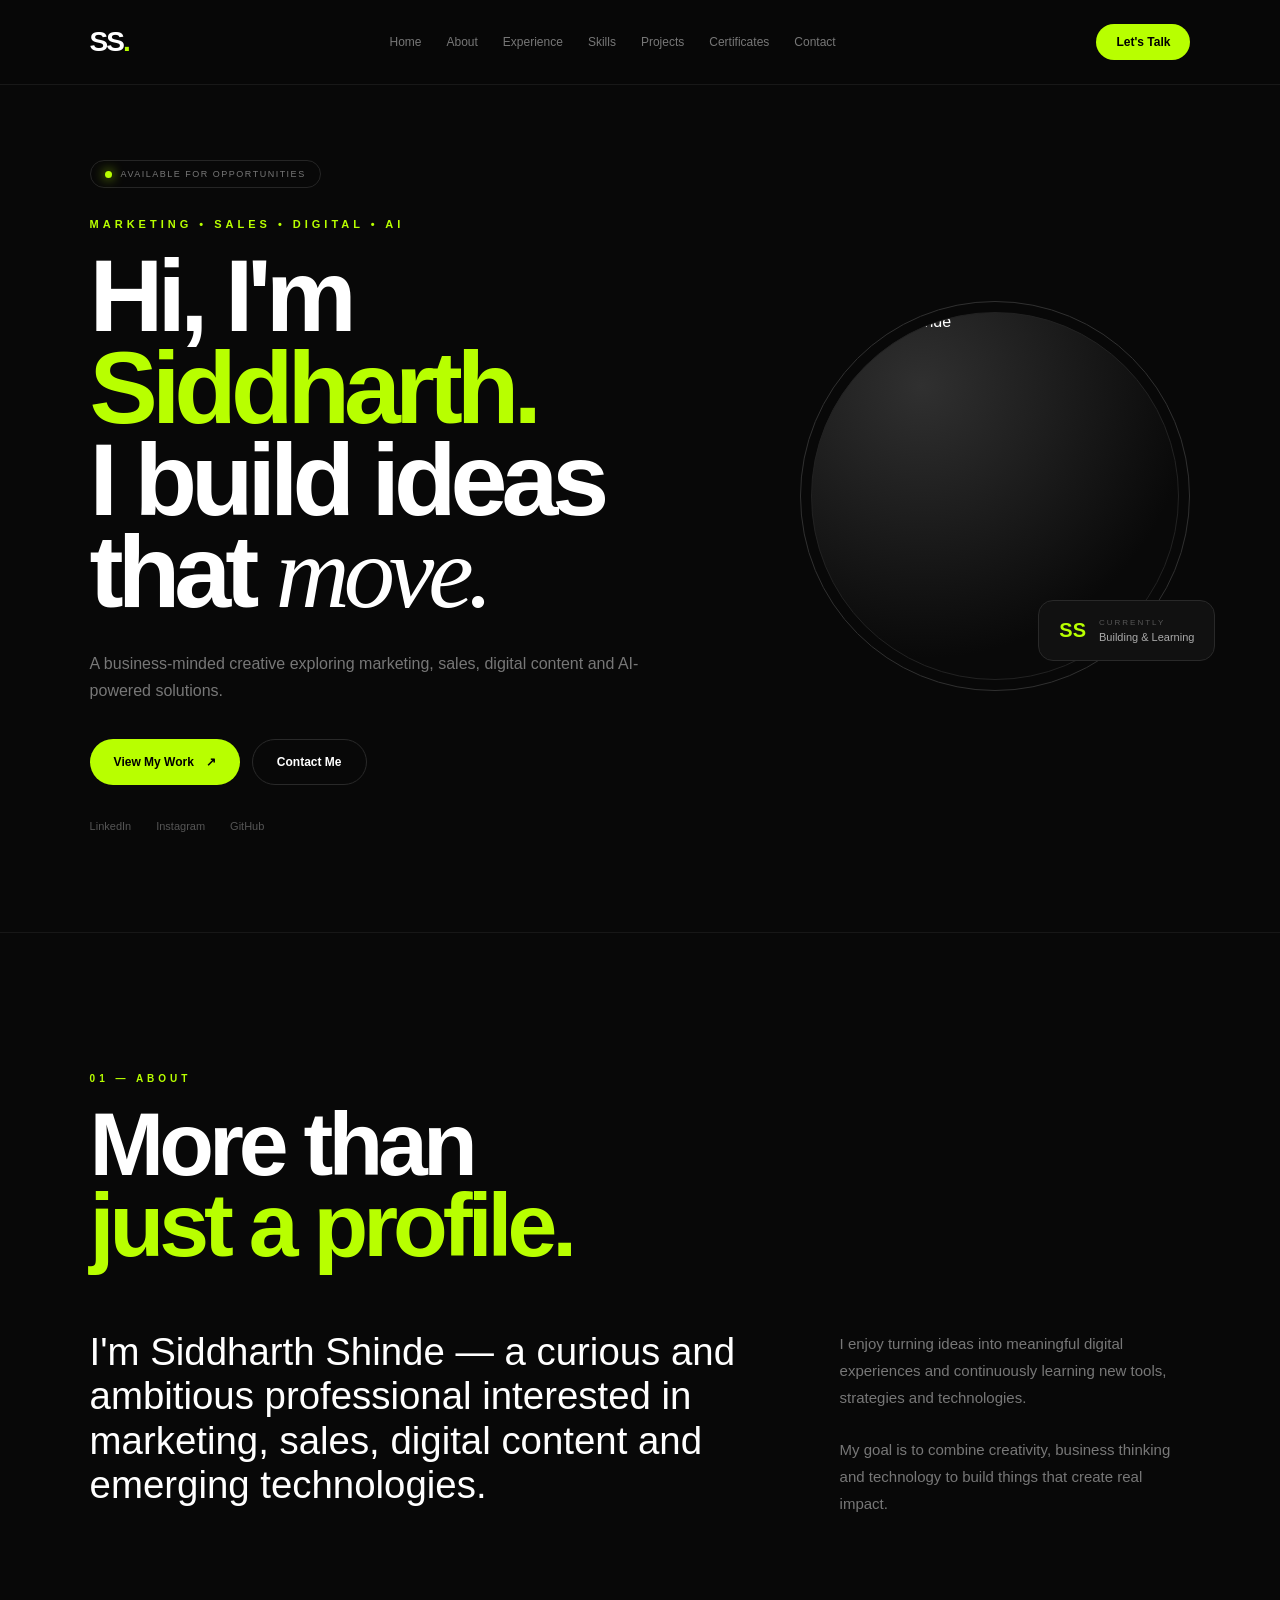
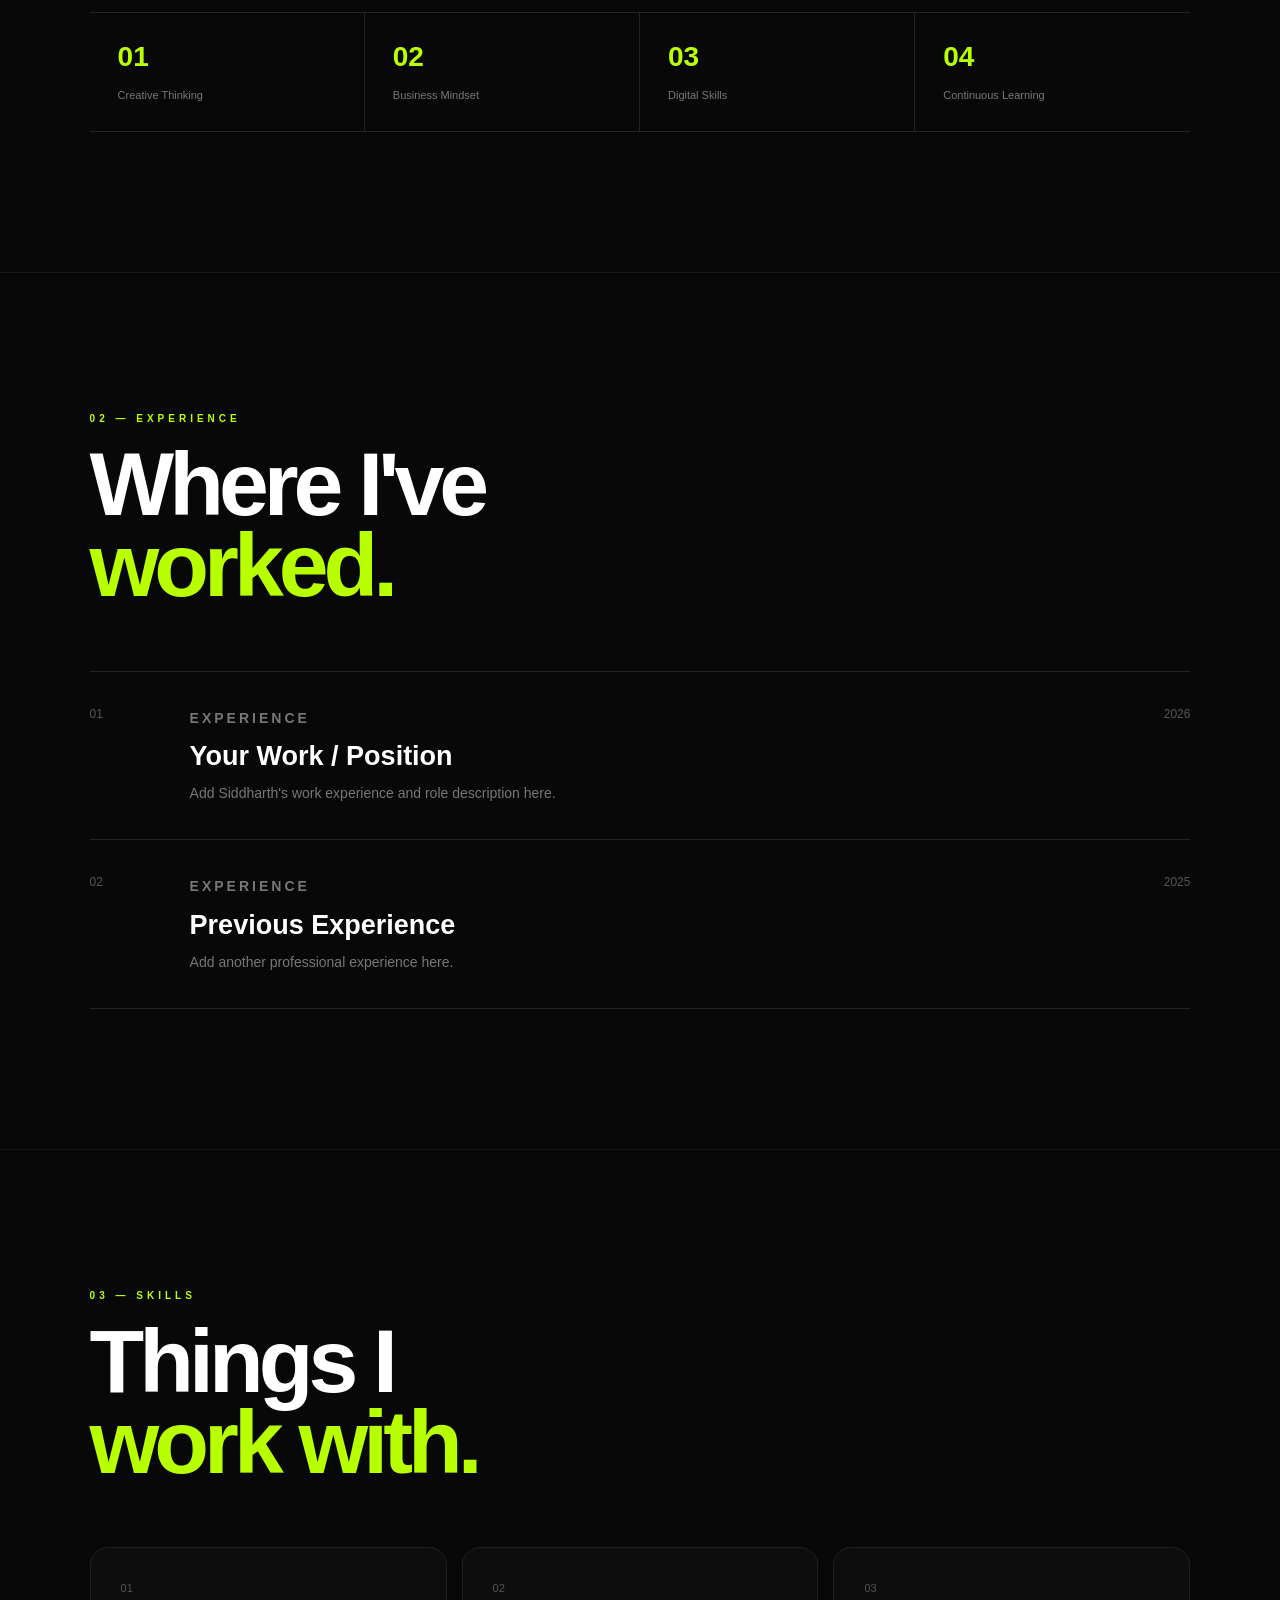
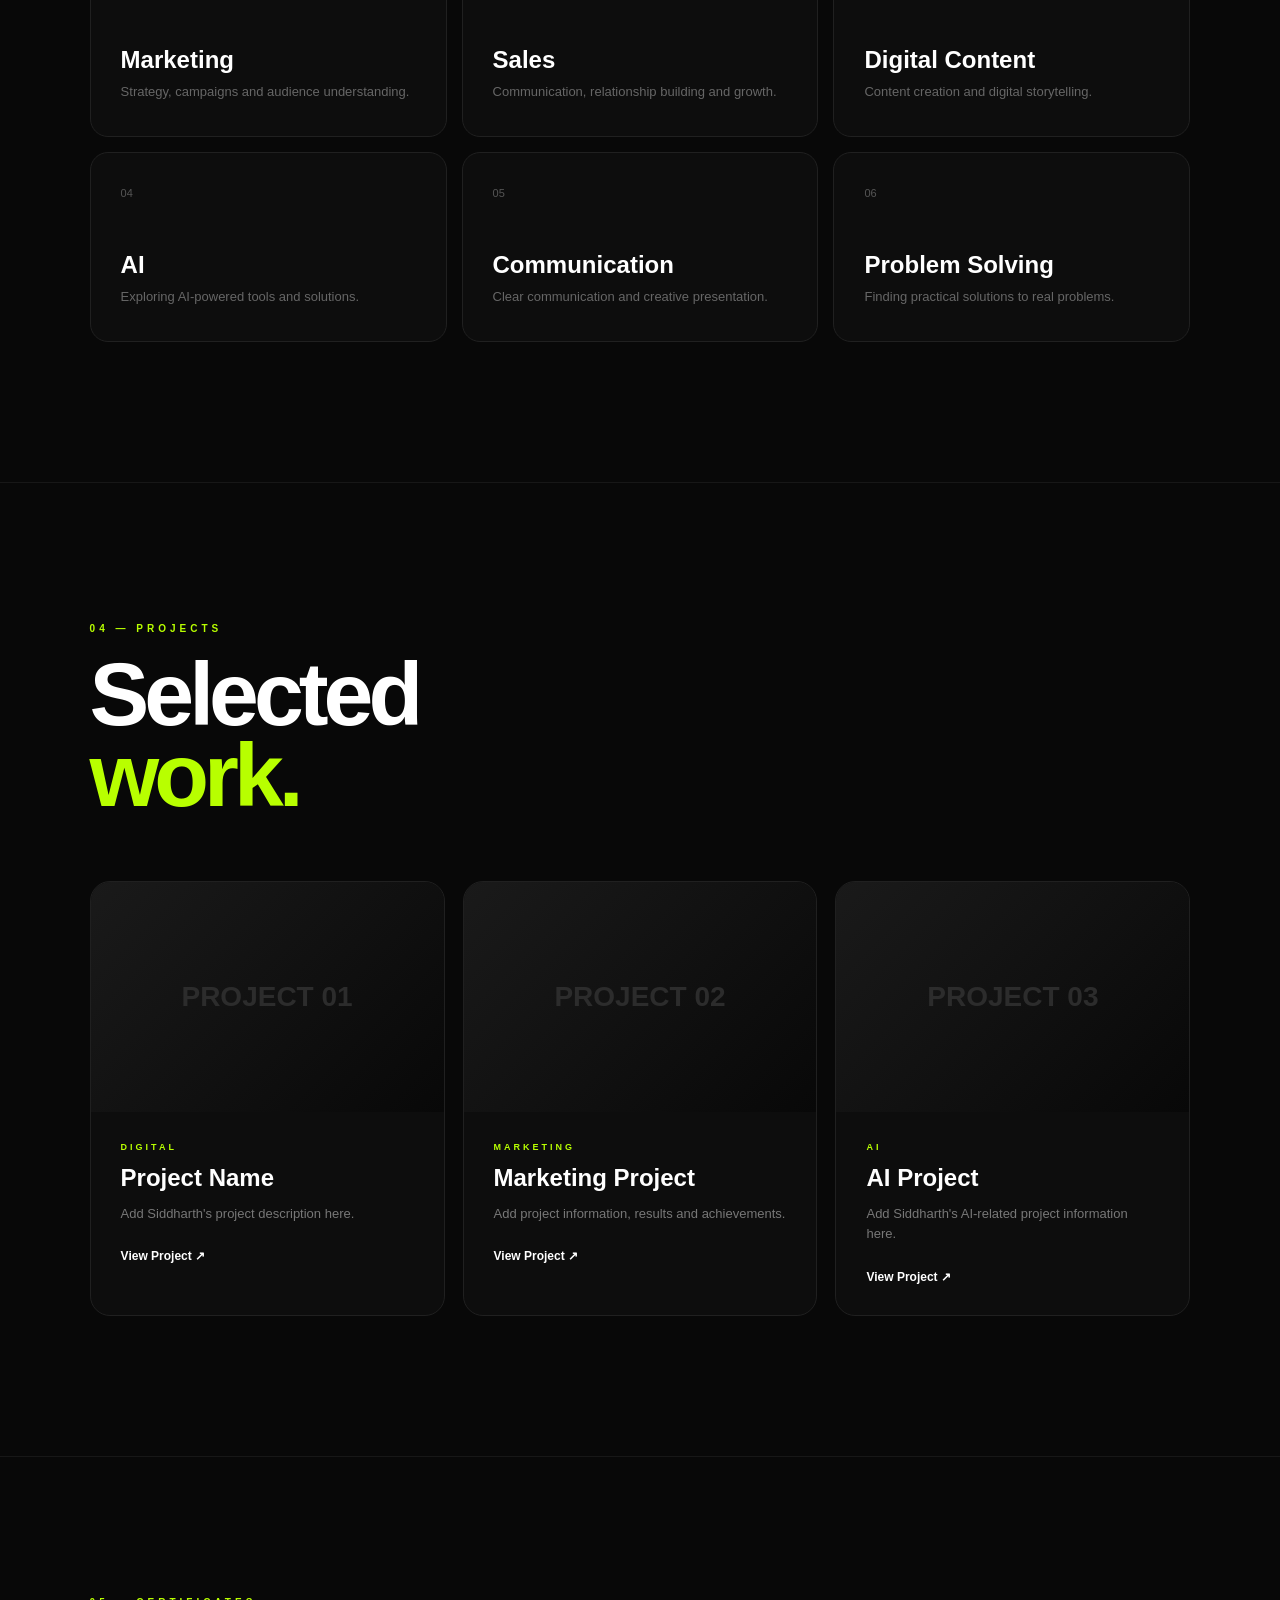
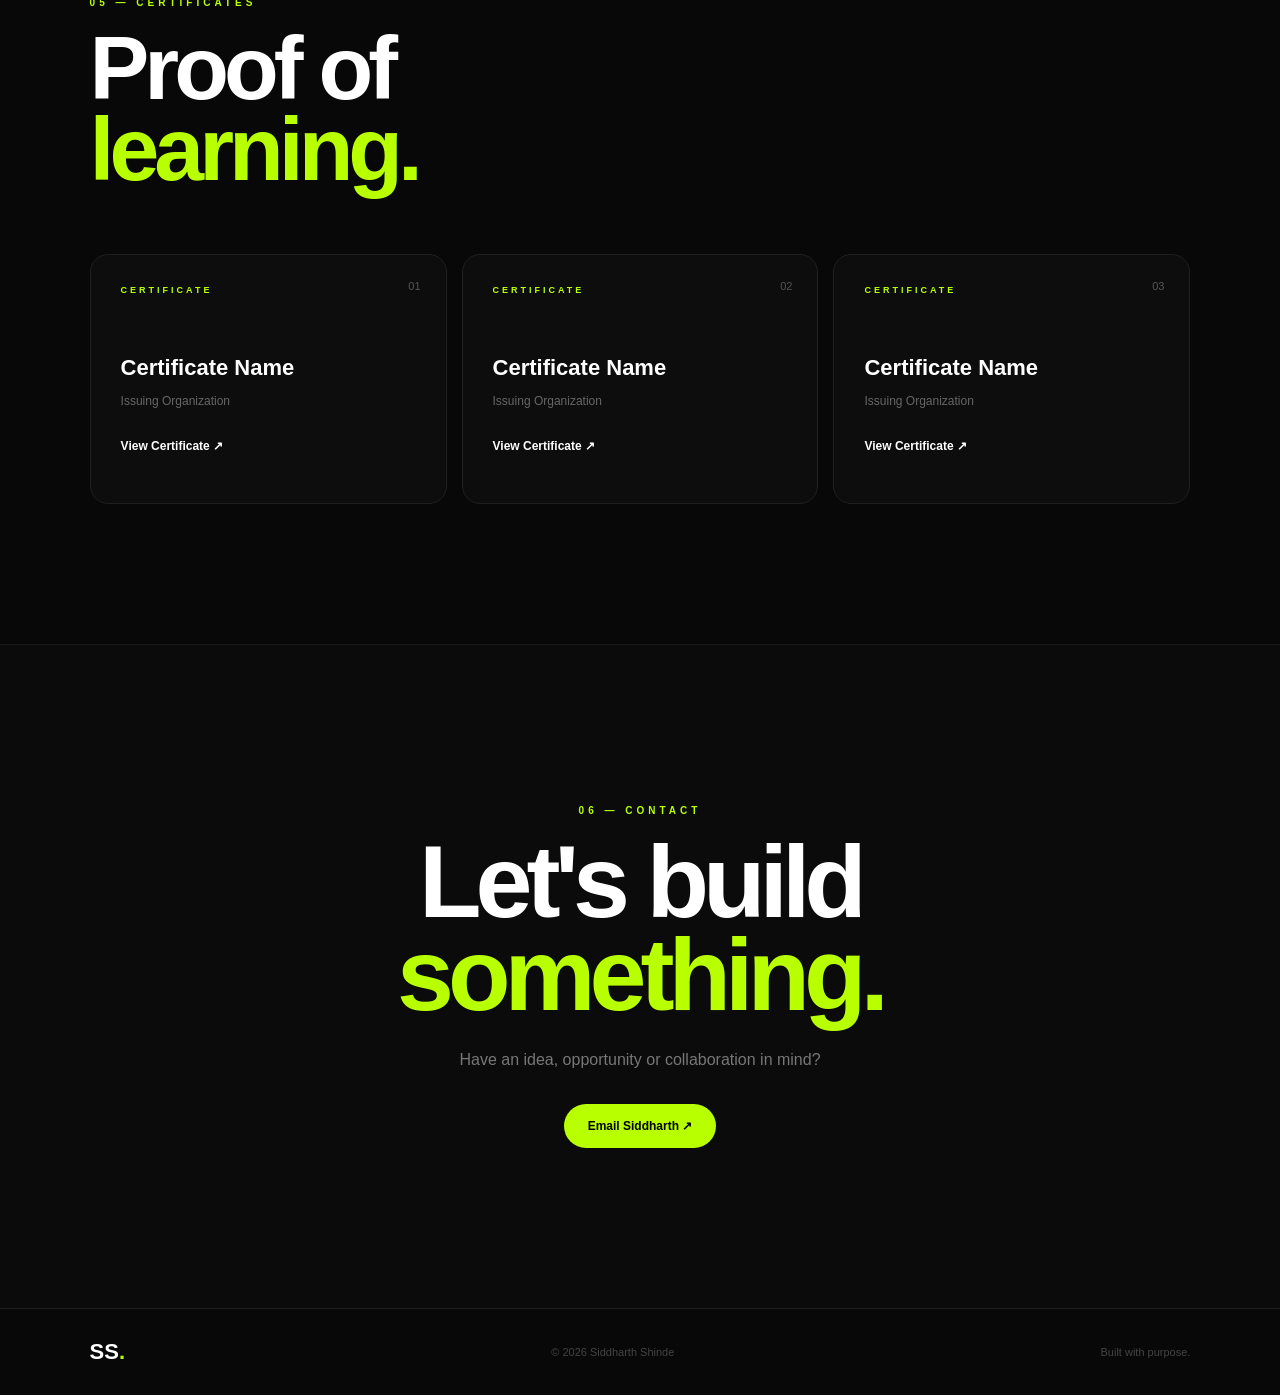
==== index.html @ 4caa5bd7 "Initial portfolio website" ====
<!DOCTYPE html>
<html lang="en">

<head>

    <meta charset="UTF-8">

    <meta name="viewport"
        content="width=device-width, initial-scale=1.0">

    <meta name="description"
        content="Siddharth Shinde - Marketing, Sales, Digital Content and AI Portfolio">

    <title>Siddharth Shinde | Portfolio</title>

    <link rel="stylesheet" href="style.css">

</head>


<body>


    <!-- ================= NAVBAR ================= -->

    <header class="navbar">

        <a href="#home" class="logo">
            SS<span>.</span>
        </a>


        <nav>

            <a href="#home">Home</a>

            <a href="#about">About</a>

            <a href="#experience">Experience</a>

            <a href="#skills">Skills</a>

            <a href="#projects">Projects</a>

            <a href="#certificates">Certificates</a>

            <a href="#contact">Contact</a>

        </nav>


        <a href="#contact" class="nav-button">
            Let's Talk
        </a>

    </header>



    <!-- ================= HERO ================= -->

    <main>

        <section id="home" class="hero">

            <div class="hero-content">


                <div class="availability">

                    <span></span>

                    AVAILABLE FOR OPPORTUNITIES

                </div>


                <p class="eyebrow">
                    MARKETING • SALES • DIGITAL • AI
                </p>


                <h1>

                    Hi, I'm

                    <span>
                        Siddharth.
                    </span>

                    <br>

                    I build ideas
                    <br>

                    that <i>move.</i>

                </h1>


                <p class="hero-description">

                    A business-minded creative exploring
                    marketing, sales, digital content and
                    AI-powered solutions.

                </p>


                <div class="hero-buttons">

                    <a href="#projects"
                        class="primary-btn">

                        View My Work

                        <span>↗</span>

                    </a>


                    <a href="#contact"
                        class="secondary-btn">

                        Contact Me

                    </a>

                </div>


                <div class="social-links">

                    <a href="#" target="_blank">
                        LinkedIn
                    </a>

                    <a href="#" target="_blank">
                        Instagram
                    </a>

                    <a href="#" target="_blank">
                        GitHub
                    </a>

                </div>


            </div>



            <!-- PROFILE -->

            <div class="hero-profile">


                <div class="profile-ring">

                    <div class="profile-photo">

                        <img
                            src="images/profile.jpg"
                            alt="Siddharth Shinde">

                    </div>

                </div>


                <div class="floating-card">

                    <span>SS</span>

                    <div>

                        <small>
                            CURRENTLY
                        </small>

                        <p>
                            Building & Learning
                        </p>

                    </div>

                </div>


            </div>


        </section>



        <!-- ================= ABOUT ================= -->

        <section id="about" class="section">


            <div class="section-heading">

                <p class="section-label">
                    01 — ABOUT
                </p>

                <h2>

                    More than<br>

                    <span>just a profile.</span>

                </h2>

            </div>



            <div class="about-layout">


                <div>

                    <p class="about-large">

                        I'm Siddharth Shinde — a
                        curious and ambitious professional
                        interested in marketing, sales,
                        digital content and emerging
                        technologies.

                    </p>

                </div>


                <div>

                    <p class="about-text">

                        I enjoy turning ideas into
                        meaningful digital experiences
                        and continuously learning
                        new tools, strategies and
                        technologies.

                    </p>


                    <p class="about-text">

                        My goal is to combine creativity,
                        business thinking and technology
                        to build things that create
                        real impact.

                    </p>

                </div>


            </div>



            <div class="stats">


                <div>

                    <strong>01</strong>

                    <span>
                        Creative Thinking
                    </span>

                </div>


                <div>

                    <strong>02</strong>

                    <span>
                        Business Mindset
                    </span>

                </div>


                <div>

                    <strong>03</strong>

                    <span>
                        Digital Skills
                    </span>

                </div>


                <div>

                    <strong>04</strong>

                    <span>
                        Continuous Learning
                    </span>

                </div>


            </div>


        </section>



        <!-- ================= EXPERIENCE ================= -->

        <section id="experience"
            class="section">


            <div class="section-heading">

                <p class="section-label">
                    02 — EXPERIENCE
                </p>

                <h2>

                    Where I've<br>

                    <span>worked.</span>

                </h2>

            </div>



            <div class="experience-list">


                <article class="experience-card">

                    <div class="experience-number">
                        01
                    </div>


                    <div class="experience-main">

                        <p class="experience-type">
                            EXPERIENCE
                        </p>

                        <h3>
                            Your Work / Position
                        </h3>

                        <p>
                            Add Siddharth's work
                            experience and role
                            description here.
                        </p>

                    </div>


                    <div class="experience-date">
                        2026
                    </div>

                </article>



                <article class="experience-card">

                    <div class="experience-number">
                        02
                    </div>


                    <div class="experience-main">

                        <p class="experience-type">
                            EXPERIENCE
                        </p>

                        <h3>
                            Previous Experience
                        </h3>

                        <p>
                            Add another professional
                            experience here.
                        </p>

                    </div>


                    <div class="experience-date">
                        2025
                    </div>

                </article>


            </div>


        </section>



        <!-- ================= SKILLS ================= -->

        <section id="skills"
            class="section">


            <div class="section-heading">

                <p class="section-label">
                    03 — SKILLS
                </p>

                <h2>

                    Things I<br>

                    <span>work with.</span>

                </h2>

            </div>



            <div class="skills-grid">


                <div class="skill-card">

                    <span>01</span>

                    <h3>
                        Marketing
                    </h3>

                    <p>
                        Strategy, campaigns and
                        audience understanding.
                    </p>

                </div>



                <div class="skill-card">

                    <span>02</span>

                    <h3>
                        Sales
                    </h3>

                    <p>
                        Communication, relationship
                        building and growth.
                    </p>

                </div>



                <div class="skill-card">

                    <span>03</span>

                    <h3>
                        Digital Content
                    </h3>

                    <p>
                        Content creation and
                        digital storytelling.
                    </p>

                </div>



                <div class="skill-card">

                    <span>04</span>

                    <h3>
                        AI
                    </h3>

                    <p>
                        Exploring AI-powered tools
                        and solutions.
                    </p>

                </div>



                <div class="skill-card">

                    <span>05</span>

                    <h3>
                        Communication
                    </h3>

                    <p>
                        Clear communication and
                        creative presentation.
                    </p>

                </div>



                <div class="skill-card">

                    <span>06</span>

                    <h3>
                        Problem Solving
                    </h3>

                    <p>
                        Finding practical solutions
                        to real problems.
                    </p>

                </div>


            </div>


        </section>



        <!-- ================= PROJECTS ================= -->

        <section id="projects"
            class="section">


            <div class="section-heading">

                <p class="section-label">
                    04 — PROJECTS
                </p>

                <h2>

                    Selected<br>

                    <span>work.</span>

                </h2>

            </div>



            <div class="projects-grid">


                <article class="project-card">


                    <div class="project-image">

                        <span>
                            PROJECT 01
                        </span>

                    </div>


                    <div class="project-content">

                        <p class="project-category">
                            DIGITAL
                        </p>

                        <h3>
                            Project Name
                        </h3>

                        <p>
                            Add Siddharth's project
                            description here.
                        </p>

                        <a href="#">
                            View Project ↗
                        </a>

                    </div>


                </article>



                <article class="project-card">


                    <div class="project-image">

                        <span>
                            PROJECT 02
                        </span>

                    </div>


                    <div class="project-content">

                        <p class="project-category">
                            MARKETING
                        </p>

                        <h3>
                            Marketing Project
                        </h3>

                        <p>
                            Add project information,
                            results and achievements.
                        </p>

                        <a href="#">
                            View Project ↗
                        </a>

                    </div>


                </article>



                <article class="project-card">


                    <div class="project-image">

                        <span>
                            PROJECT 03
                        </span>

                    </div>


                    <div class="project-content">

                        <p class="project-category">
                            AI
                        </p>

                        <h3>
                            AI Project
                        </h3>

                        <p>
                            Add Siddharth's AI-related
                            project information here.
                        </p>

                        <a href="#">
                            View Project ↗
                        </a>

                    </div>


                </article>


            </div>


        </section>



        <!-- ================= CERTIFICATES ================= -->

        <section id="certificates"
            class="section">


            <div class="section-heading">

                <p class="section-label">
                    05 — CERTIFICATES
                </p>

                <h2>

                    Proof of<br>

                    <span>learning.</span>

                </h2>

            </div>



            <div class="certificate-grid">


                <article class="certificate-card">

                    <span class="certificate-number">
                        01
                    </span>

                    <p>
                        CERTIFICATE
                    </p>

                    <h3>
                        Certificate Name
                    </h3>

                    <span class="certificate-org">
                        Issuing Organization
                    </span>

                    <a
                        href="certificates/certificate-1.pdf"
                        target="_blank">

                        View Certificate ↗

                    </a>

                </article>



                <article class="certificate-card">

                    <span class="certificate-number">
                        02
                    </span>

                    <p>
                        CERTIFICATE
                    </p>

                    <h3>
                        Certificate Name
                    </h3>

                    <span class="certificate-org">
                        Issuing Organization
                    </span>

                    <a
                        href="certificates/certificate-2.pdf"
                        target="_blank">

                        View Certificate ↗

                    </a>

                </article>



                <article class="certificate-card">

                    <span class="certificate-number">
                        03
                    </span>

                    <p>
                        CERTIFICATE
                    </p>

                    <h3>
                        Certificate Name
                    </h3>

                    <span class="certificate-org">
                        Issuing Organization
                    </span>

                    <a
                        href="certificates/certificate-3.pdf"
                        target="_blank">

                        View Certificate ↗

                    </a>

                </article>


            </div>


        </section>



        <!-- ================= CONTACT ================= -->

        <section id="contact"
            class="contact">


            <p class="section-label">
                06 — CONTACT
            </p>


            <h2>

                Let's build<br>

                <span>something.</span>

            </h2>


            <p class="contact-text">

                Have an idea, opportunity or
                collaboration in mind?

            </p>


            <a
                href="mailto:siddharth@example.com"
                class="primary-btn">

                Email Siddharth ↗

            </a>


        </section>


    </main>



    <!-- ================= FOOTER ================= -->

    <footer>


        <div class="footer-logo">

            SS<span>.</span>

        </div>


        <p>
            © 2026 Siddharth Shinde
        </p>


        <p>
            Built with purpose.
        </p>


    </footer>



    <script src="script.js"></script>

</body>

</html>
---- style.css ----
* {
    margin: 0;
    padding: 0;
    box-sizing: border-box;
}

html {
    scroll-behavior: smooth;
}

body {
    background: #080808;
    color: #ffffff;
    font-family: Arial, Helvetica, sans-serif;
    overflow-x: hidden;
}

a {
    color: inherit;
}


/* ================= NAVBAR ================= */

.navbar {
    position: fixed;
    top: 0;
    left: 0;

    width: 100%;

    padding: 24px 7%;

    display: flex;
    align-items: center;
    justify-content: space-between;

    background: rgba(8, 8, 8, 0.78);

    backdrop-filter: blur(20px);

    border-bottom: 1px solid #181818;

    z-index: 1000;
}

.logo {
    font-size: 28px;
    font-weight: 900;

    text-decoration: none;

    letter-spacing: -2px;
}

.logo span,
.footer-logo span {
    color: #b8ff00;
}

nav {
    display: flex;
    gap: 25px;
}

nav a {
    text-decoration: none;

    color: #777;

    font-size: 12px;

    transition: 0.3s;
}

nav a:hover {
    color: #b8ff00;
}

.nav-button {
    text-decoration: none;

    background: #b8ff00;

    color: #000;

    padding: 11px 20px;

    border-radius: 50px;

    font-size: 12px;

    font-weight: 700;
}


/* ================= HERO ================= */

.hero {
    min-height: 100vh;

    padding: 160px 7% 100px;

    display: flex;

    justify-content: space-between;

    align-items: center;

    gap: 80px;
}

.hero-content {
    max-width: 800px;
}

.availability {
    display: inline-flex;

    align-items: center;

    gap: 9px;

    border: 1px solid #252525;

    padding: 8px 14px;

    border-radius: 50px;

    color: #777;

    font-size: 9px;

    letter-spacing: 1.5px;

    margin-bottom: 30px;
}

.availability span {
    width: 7px;
    height: 7px;

    border-radius: 50%;

    background: #b8ff00;

    box-shadow: 0 0 12px #b8ff00;
}

.eyebrow {
    color: #b8ff00;

    font-size: 11px;

    font-weight: 800;

    letter-spacing: 4px;

    margin-bottom: 20px;
}

.hero h1 {
    font-size: clamp(55px, 8vw, 105px);

    line-height: 0.9;

    letter-spacing: -6px;

    margin-bottom: 30px;
}

.hero h1 span {
    color: #b8ff00;
}

.hero h1 i {
    font-family: Georgia, serif;
    font-weight: 400;
}

.hero-description {
    color: #777;

    max-width: 600px;

    font-size: 16px;

    line-height: 1.7;

    margin-bottom: 35px;
}


/* ================= BUTTONS ================= */

.hero-buttons {
    display: flex;

    gap: 12px;

    flex-wrap: wrap;
}

.primary-btn,
.secondary-btn {
    display: inline-flex;

    align-items: center;

    gap: 12px;

    padding: 15px 24px;

    border-radius: 50px;

    text-decoration: none;

    font-size: 12px;

    font-weight: 800;

    transition: 0.3s;
}

.primary-btn {
    background: #b8ff00;

    color: #000;
}

.primary-btn:hover {
    transform: translateY(-5px);

    box-shadow:
        0 15px 40px
        rgba(184, 255, 0, 0.15);
}

.secondary-btn {
    border: 1px solid #292929;

    color: #fff;
}

.secondary-btn:hover {
    border-color: #b8ff00;

    color: #b8ff00;
}


/* ================= SOCIAL ================= */

.social-links {
    display: flex;

    gap: 25px;

    margin-top: 35px;
}

.social-links a {
    color: #555;

    font-size: 11px;

    text-decoration: none;

    transition: 0.3s;
}

.social-links a:hover {
    color: #b8ff00;
}


/* ================= PROFILE ================= */

.hero-profile {
    position: relative;

    min-width: 390px;
}

.profile-ring {
    width: 390px;
    height: 390px;

    padding: 10px;

    border-radius: 50%;

    border: 1px solid #303030;

    animation: floating 5s ease-in-out infinite;
}

.profile-photo {
    width: 100%;
    height: 100%;

    border-radius: 50%;

    overflow: hidden;

    background:
        radial-gradient(
            circle at 30% 20%,
            #303030,
            #090909 70%
        );

    border: 1px solid #222;
}

.profile-photo img {
    width: 100%;
    height: 100%;

    object-fit: cover;

    display: block;
}

.floating-card {
    position: absolute;

    right: -25px;
    bottom: 30px;

    display: flex;

    align-items: center;

    gap: 13px;

    padding: 17px 20px;

    background: #111;

    border: 1px solid #292929;

    border-radius: 15px;
}

.floating-card > span {
    color: #b8ff00;

    font-size: 20px;

    font-weight: 900;
}

.floating-card small {
    display: block;

    color: #555;

    font-size: 8px;

    letter-spacing: 2px;

    margin-bottom: 4px;
}

.floating-card p {
    color: #aaa;

    font-size: 11px;
}

@keyframes floating {

    0%,
    100% {
        transform: translateY(0);
    }

    50% {
        transform: translateY(-14px);
    }

}


/* ================= SECTION ================= */

.section {
    padding: 140px 7%;

    border-top: 1px solid #171717;
}

.section-heading {
    margin-bottom: 65px;
}

.section-label {
    color: #b8ff00;

    font-size: 10px;

    letter-spacing: 4px;

    font-weight: 800;

    margin-bottom: 20px;
}

.section-heading h2 {
    font-size: clamp(45px, 7vw, 90px);

    line-height: 0.9;

    letter-spacing: -5px;
}

.section-heading h2 span {
    color: #b8ff00;
}


/* ================= ABOUT ================= */

.about-layout {
    display: grid;

    grid-template-columns: 1.3fr 0.7fr;

    gap: 100px;

    max-width: 1100px;
}

.about-large {
    font-size: clamp(25px, 3vw, 42px);

    line-height: 1.15;
}

.about-text {
    color: #777;

    line-height: 1.8;

    font-size: 15px;

    margin-bottom: 25px;
}

.stats {
    margin-top: 70px;

    display: grid;

    grid-template-columns:
        repeat(4, 1fr);

    border-top: 1px solid #222;

    border-bottom: 1px solid #222;
}

.stats div {
    padding: 28px;

    border-right: 1px solid #222;
}

.stats div:last-child {
    border-right: none;
}

.stats strong {
    display: block;

    color: #b8ff00;

    font-size: 28px;

    margin-bottom: 12px;
}

.stats span {
    color: #777;

    font-size: 11px;
}


/* ================= EXPERIENCE ================= */

.experience-list {
    border-top: 1px solid #222;
}

.experience-card {
    display: grid;

    grid-template-columns: 70px 1fr 100px;

    gap: 30px;

    align-items: start;

    padding: 35px 0;

    border-bottom: 1px solid #222;

    transition: 0.3s;
}

.experience-card:hover {
    padding-left: 15px;
}

.experience-number {
    color: #555;

    font-size: 12px;
}

.experience-type {
    color: #b8ff00;

    font-size: 9px;

    letter-spacing: 3px;

    font-weight: 800;

    margin-bottom: 12px;
}

.experience-main h3 {
    font-size: 27px;

    margin-bottom: 10px;
}

.experience-main p {
    color: #777;

    font-size: 14px;

    line-height: 1.6;
}

.experience-date {
    color: #555;

    font-size: 12px;

    text-align: right;
}


/* ================= SKILLS ================= */

.skills-grid {
    display: grid;

    grid-template-columns:
        repeat(3, 1fr);

    gap: 15px;
}

.skill-card {
    min-height: 190px;

    padding: 30px;

    background: #0d0d0d;

    border: 1px solid #202020;

    border-radius: 18px;

    transition: 0.3s;
}

.skill-card:hover {
    transform: translateY(-8px);

    border-color: #b8ff00;
}

.skill-card > span {
    color: #555;

    font-size: 11px;
}

.skill-card h3 {
    font-size: 24px;

    margin-top: 50px;

    margin-bottom: 8px;
}

.skill-card p {
    color: #666;

    font-size: 13px;

    line-height: 1.5;
}


/* ================= PROJECTS ================= */

.projects-grid {
    display: grid;

    grid-template-columns:
        repeat(3, 1fr);

    gap: 18px;
}

.project-card {
    overflow: hidden;

    background: #0d0d0d;

    border: 1px solid #202020;

    border-radius: 20px;

    transition: 0.4s;
}

.project-card:hover {
    transform: translateY(-8px);

    border-color: #b8ff00;
}

.project-image {
    height: 230px;

    display: flex;

    align-items: center;

    justify-content: center;

    background:
        linear-gradient(
            135deg,
            #1a1a1a,
            #080808
        );
}

.project-image span {
    color: #2c2c2c;

    font-size: 28px;

    font-weight: 900;
}

.project-content {
    padding: 30px;
}

.project-category {
    color: #b8ff00;

    font-size: 9px;

    letter-spacing: 3px;

    font-weight: 800;
}

.project-content h3 {
    font-size: 24px;

    margin: 12px 0;
}

.project-content > p:not(.project-category) {
    color: #777;

    font-size: 13px;

    line-height: 1.6;
}

.project-content a {
    display: inline-block;

    margin-top: 25px;

    color: #fff;

    text-decoration: none;

    font-size: 12px;

    font-weight: 800;
}

.project-content a:hover {
    color: #b8ff00;
}


/* ================= CERTIFICATES ================= */

.certificate-grid {
    display: grid;

    grid-template-columns:
        repeat(3, 1fr);

    gap: 15px;
}

.certificate-card {
    position: relative;

    padding: 30px;

    min-height: 250px;

    background: #0d0d0d;

    border: 1px solid #202020;

    border-radius: 18px;

    transition: 0.3s;
}

.certificate-card:hover {
    border-color: #b8ff00;

    transform: translateY(-7px);
}

.certificate-number {
    position: absolute;

    right: 25px;
    top: 25px;

    color: #555;

    font-size: 11px;
}

.certificate-card > p {
    color: #b8ff00;

    font-size: 9px;

    letter-spacing: 3px;

    font-weight: 800;
}

.certificate-card h3 {
    font-size: 22px;

    margin-top: 60px;

    margin-bottom: 10px;
}

.certificate-org {
    color: #666;

    font-size: 12px;
}

.certificate-card a {
    display: block;

    margin-top: 30px;

    color: #fff;

    font-size: 12px;

    font-weight: 800;

    text-decoration: none;
}

.certificate-card a:hover {
    color: #b8ff00;
}


/* ================= CONTACT ================= */

.contact {
    padding: 160px 7%;

    text-align: center;

    border-top: 1px solid #171717;

    background: #0b0b0b;
}

.contact h2 {
    font-size: clamp(50px, 8vw, 110px);

    line-height: 0.9;

    letter-spacing: -6px;

    margin: 20px 0 30px;
}

.contact h2 span {
    color: #b8ff00;
}

.contact-text {
    color: #777;

    margin-bottom: 35px;
}


/* ================= FOOTER ================= */

footer {
    padding: 30px 7%;

    display: flex;

    justify-content: space-between;

    align-items: center;

    border-top: 1px solid #202020;

    color: #444;

    font-size: 11px;
}

.footer-logo {
    color: #fff;

    font-size: 22px;

    font-weight: 900;
}


/* ================= MOBILE ================= */

@media (max-width: 1000px) {

    nav {
        display: none;
    }

    .hero {
        flex-direction: column;

        align-items: flex-start;

        padding-top: 140px;
    }

    .hero-profile {
        align-self: center;

        min-width: 320px;
    }

    .profile-ring {
        width: 320px;
        height: 320px;
    }

    .about-layout {
        grid-template-columns: 1fr;

        gap: 40px;
    }

    .stats {
        grid-template-columns:
            repeat(2, 1fr);
    }

    .stats div:nth-child(2) {
        border-right: none;
    }

    .skills-grid,
    .projects-grid,
    .certificate-grid {
        grid-template-columns: 1fr;
    }

}


@media (max-width: 600px) {

    .navbar {
        padding: 20px;
    }

    .nav-button {
        display: none;
    }

    .hero,
    .section {
        padding-left: 20px;
        padding-right: 20px;
    }

    .hero h1 {
        font-size: 58px;

        letter-spacing: -4px;
    }

    .hero-profile {
        min-width: 270px;
    }

    .profile-ring {
        width: 270px;
        height: 270px;
    }

    .floating-card {
        right: -10px;
    }

    .stats {
        grid-template-columns: 1fr;
    }

    .stats div {
        border-right: none;

        border-bottom: 1px solid #222;
    }

    .stats div:last-child {
        border-bottom: none;
    }

    .experience-card {
        grid-template-columns: 40px 1fr;
    }

    .experience-date {
        display: none;
    }

    footer {
        flex-direction: column;

        gap: 12px;

        text-align: center;
    }

}
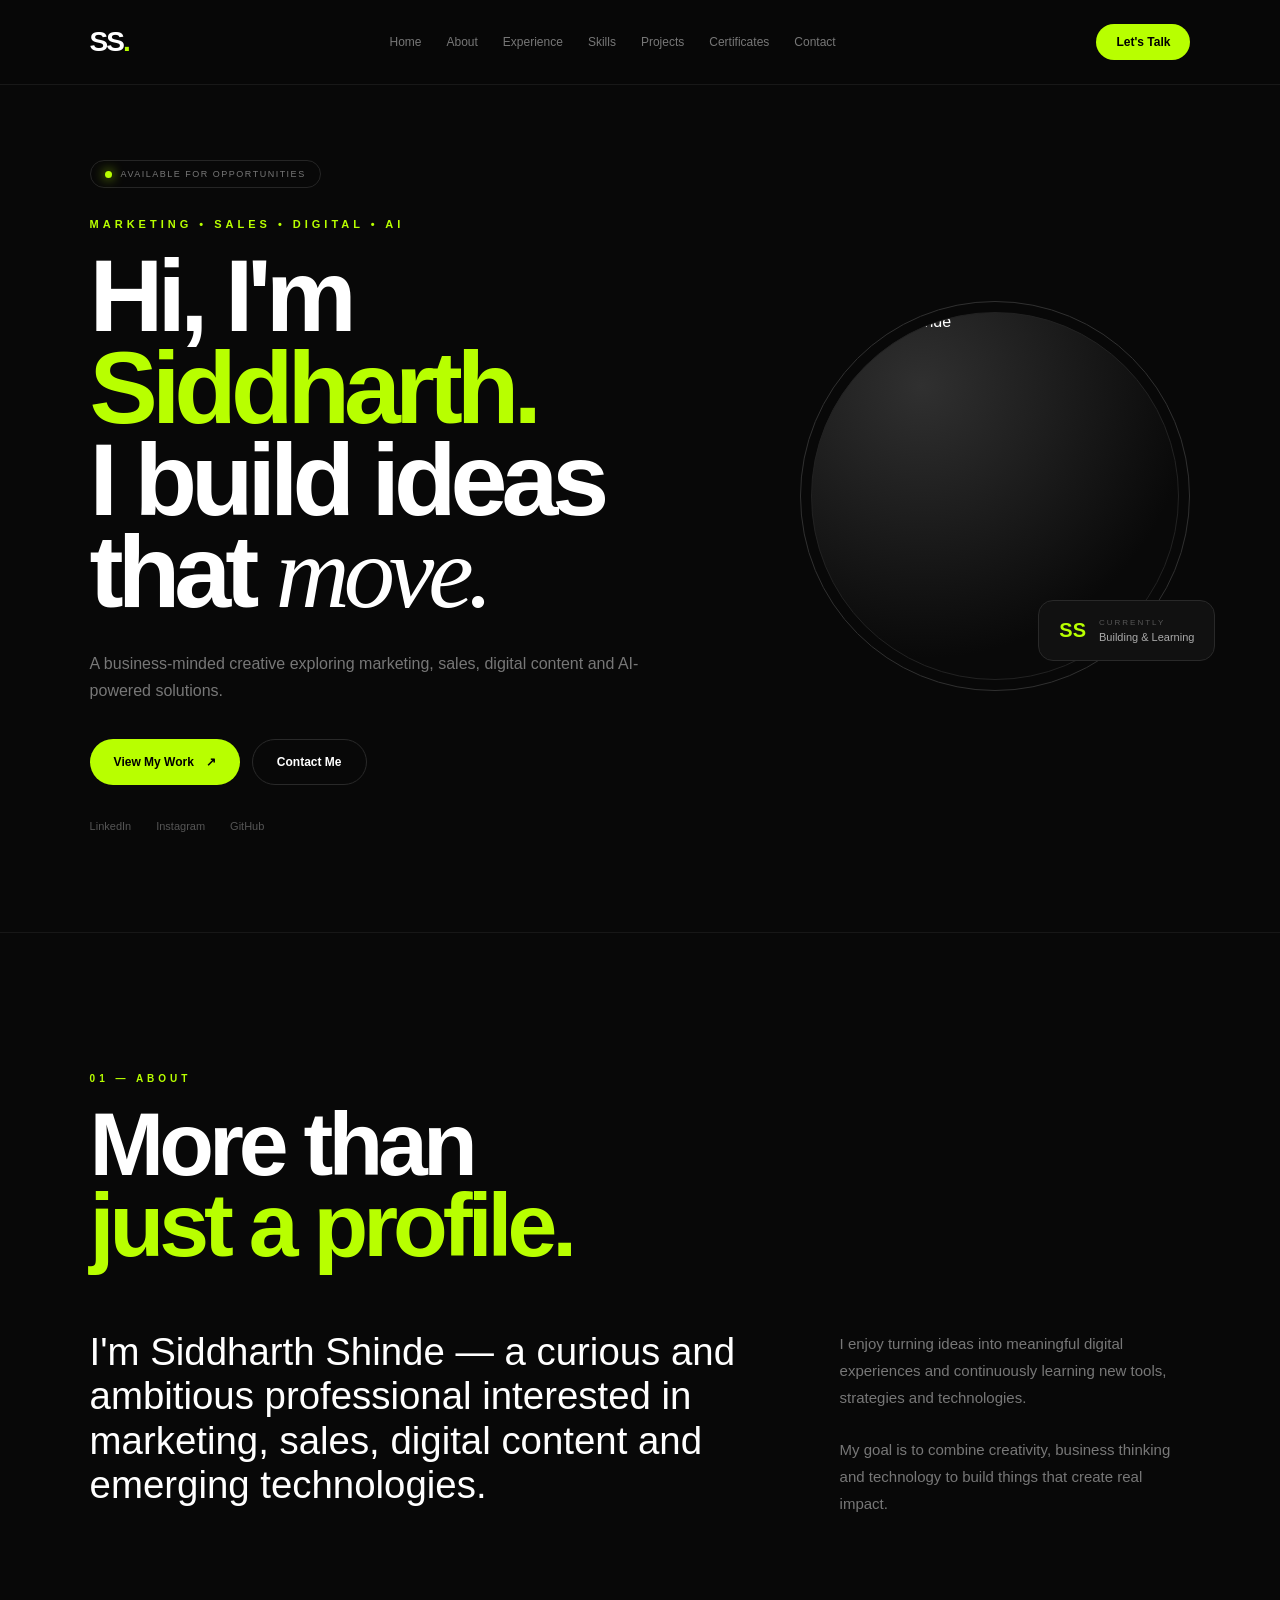
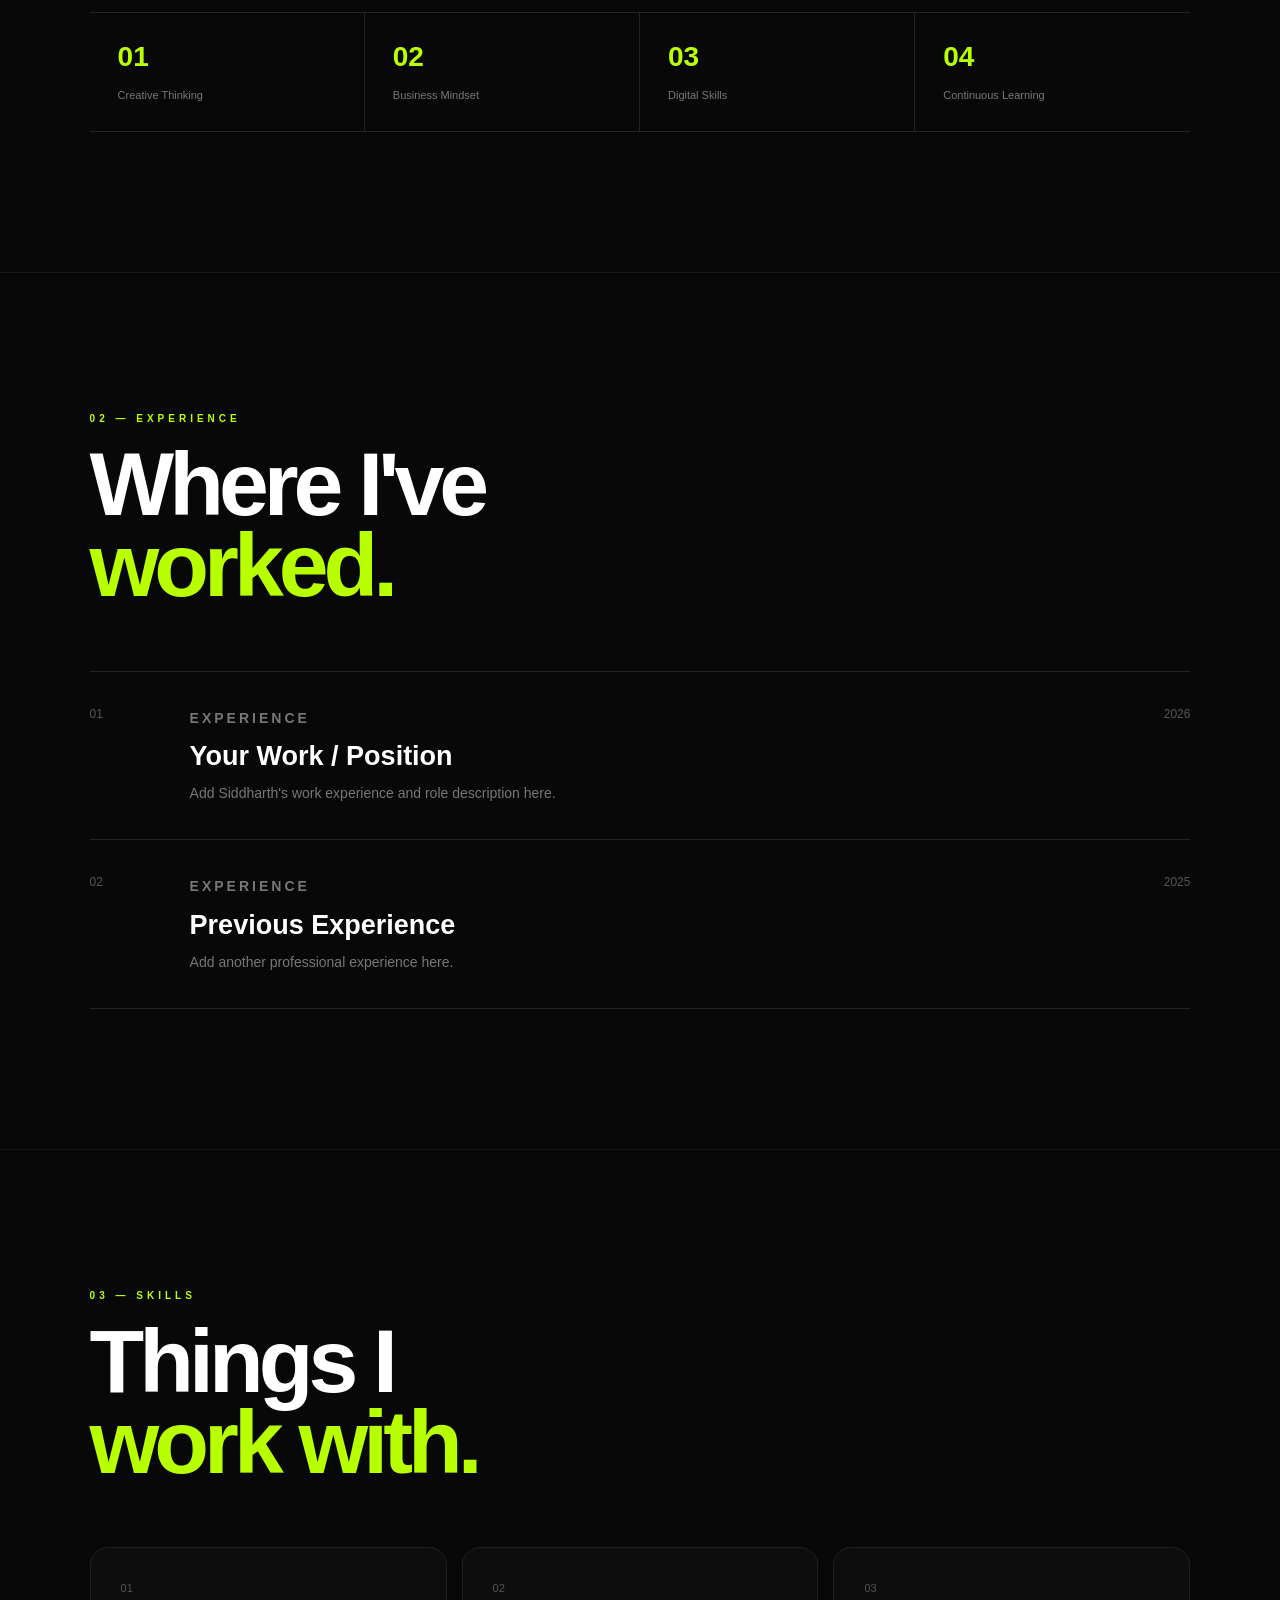
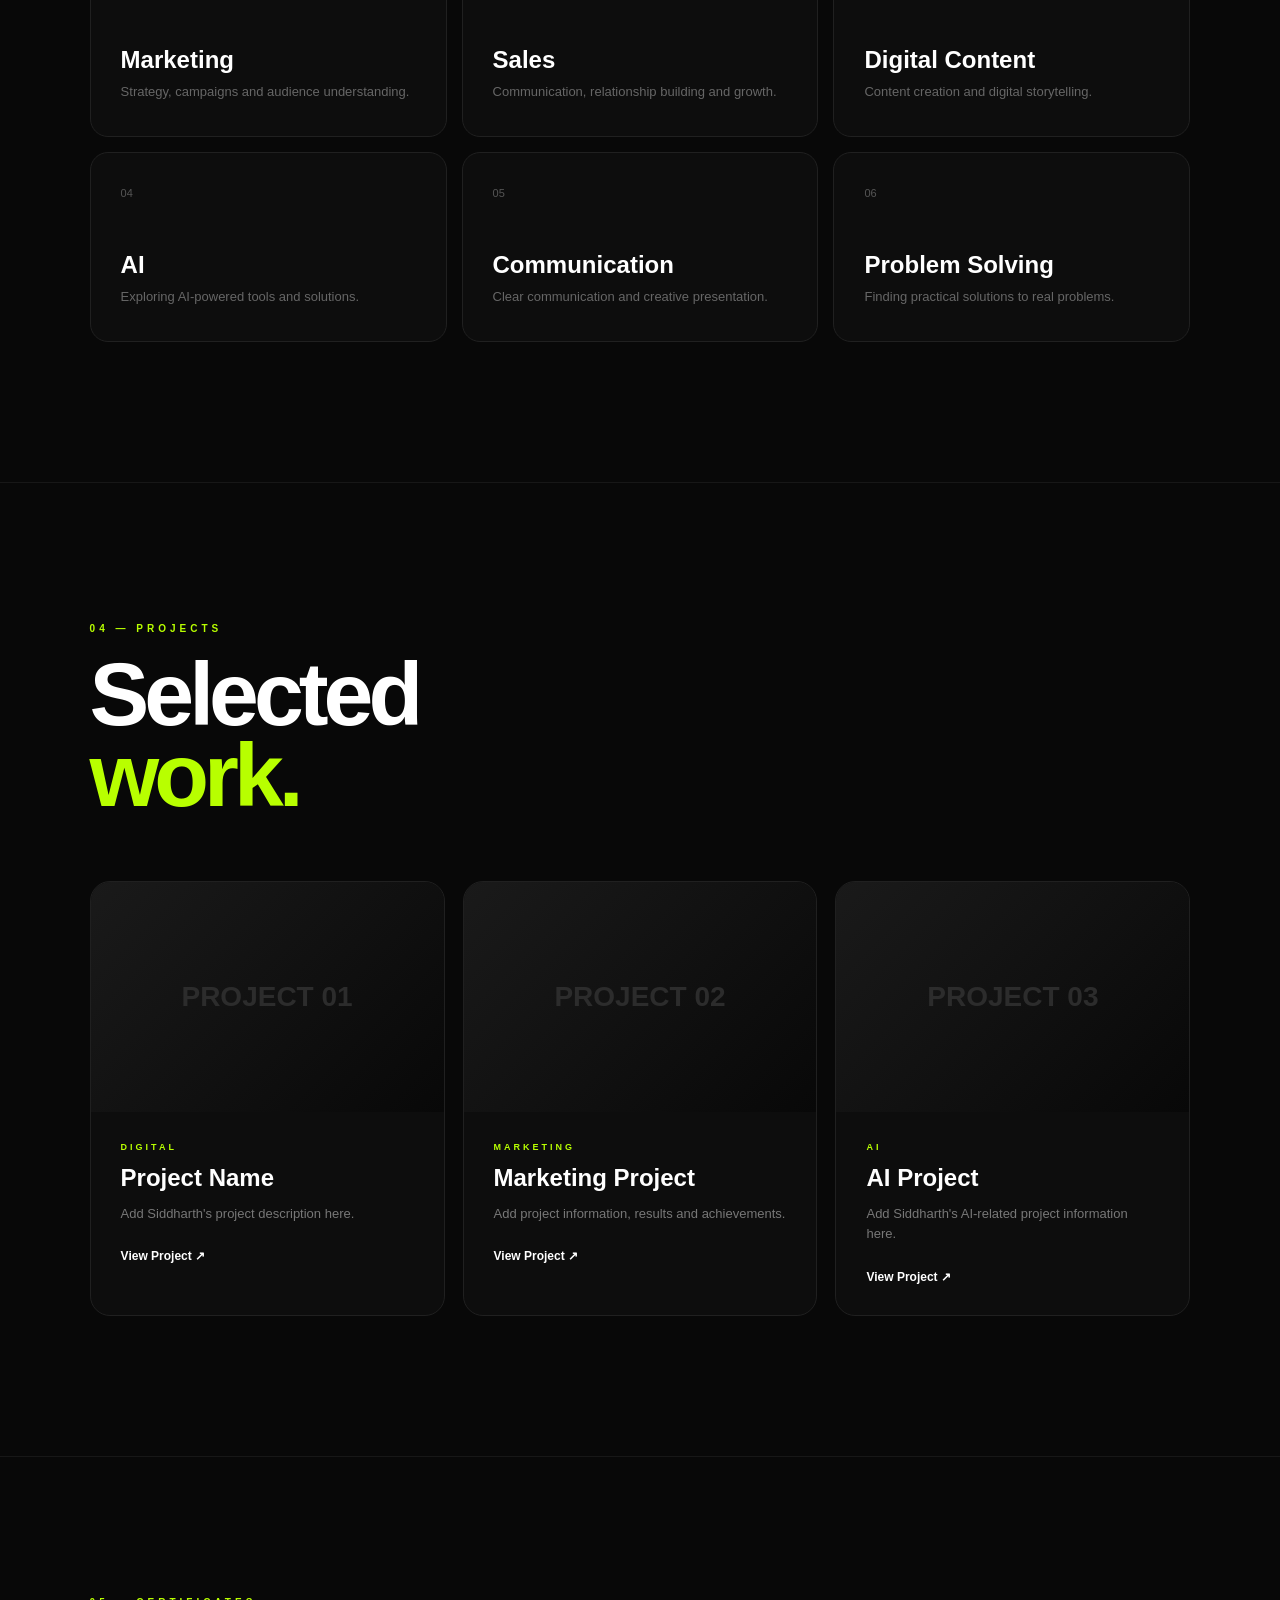
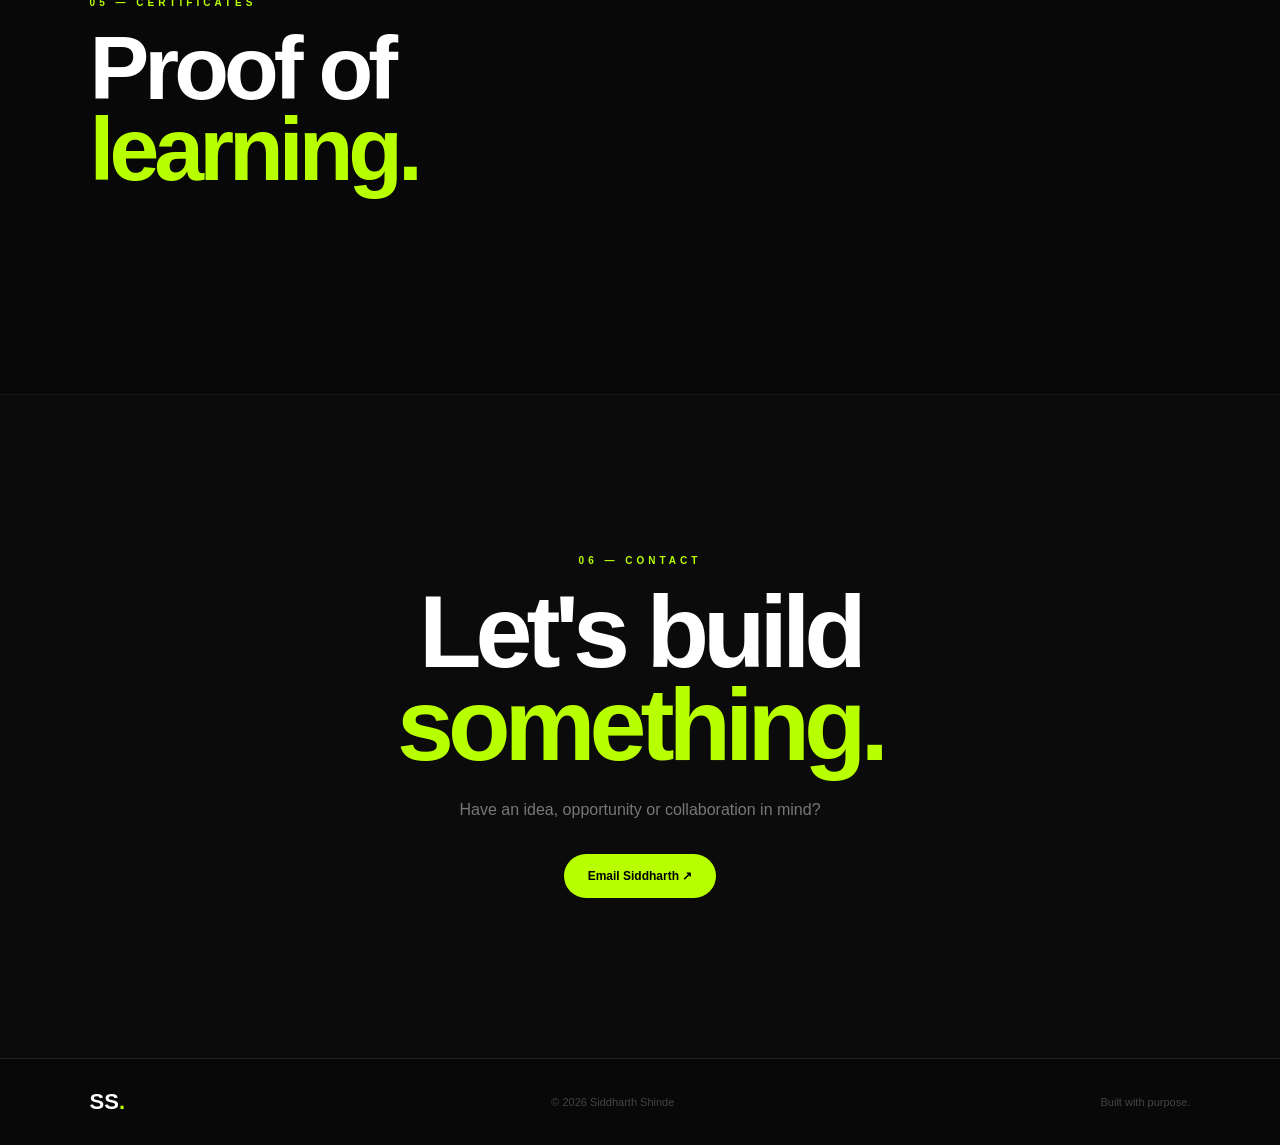
==== commit 3f0913c7: "Add dynamic certificate system" ====
--- a/index.html
+++ b/index.html
@@ -160,8 +160,9 @@
                     <div class="profile-photo">
 
                         <img
-                            src="images/profile.jpg"
-                            alt="Siddharth Shinde">
+                         id="profileImage"
+                         src="images/profile.jpg"
+                         alt="Siddharth Shinde">   
 
                     </div>
 
@@ -724,99 +725,11 @@
 
 
 
-            <div class="certificate-grid">
-
-
-                <article class="certificate-card">
-
-                    <span class="certificate-number">
-                        01
-                    </span>
-
-                    <p>
-                        CERTIFICATE
-                    </p>
-
-                    <h3>
-                        Certificate Name
-                    </h3>
-
-                    <span class="certificate-org">
-                        Issuing Organization
-                    </span>
-
-                    <a
-                        href="certificates/certificate-1.pdf"
-                        target="_blank">
-
-                        View Certificate ↗
-
-                    </a>
-
-                </article>
-
-
-
-                <article class="certificate-card">
-
-                    <span class="certificate-number">
-                        02
-                    </span>
-
-                    <p>
-                        CERTIFICATE
-                    </p>
-
-                    <h3>
-                        Certificate Name
-                    </h3>
-
-                    <span class="certificate-org">
-                        Issuing Organization
-                    </span>
-
-                    <a
-                        href="certificates/certificate-2.pdf"
-                        target="_blank">
-
-                        View Certificate ↗
-
-                    </a>
-
-                </article>
-
-
-
-                <article class="certificate-card">
-
-                    <span class="certificate-number">
-                        03
-                    </span>
-
-                    <p>
-                        CERTIFICATE
-                    </p>
-
-                    <h3>
-                        Certificate Name
-                    </h3>
-
-                    <span class="certificate-org">
-                        Issuing Organization
-                    </span>
-
-                    <a
-                        href="certificates/certificate-3.pdf"
-                        target="_blank">
-
-                        View Certificate ↗
-
-                    </a>
-
-                </article>
-
-
-            </div>
+            <div class="certificate-grid" id="certificateGrid">
+
+    <!-- Certificates will load automatically -->
+
+</div>
 
 
         </section>
@@ -893,7 +806,7 @@
 
 
 
-    <script src="script.js"></script>
+   <script type="module" src="script.js"></script> 
 
 </body>
 
